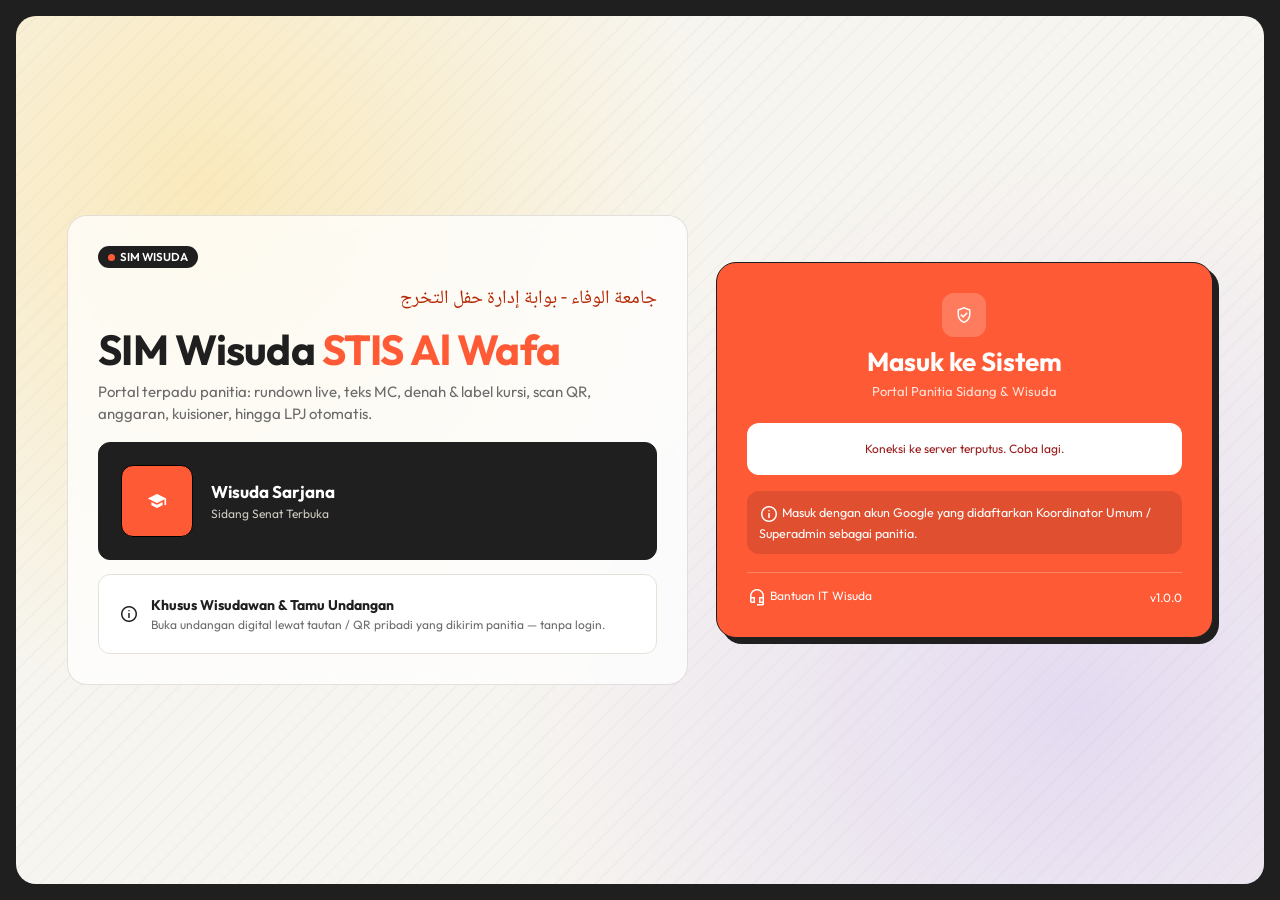
==== index.html @ ca048856 "Rilis Versi 1" ====
<!DOCTYPE html>
<html lang="id">
<head>
  <meta charset="utf-8">
  <meta name="viewport" content="width=device-width, initial-scale=1, viewport-fit=cover">
  <title>SIM Wisuda · STIS Al Wafa</title>
  <meta name="description" content="Sistem Informasi Manajemen Wisuda STIS Al Wafa — rundown live, teks MC, denah, scan QR, anggaran, kuisioner, LPJ.">
  <meta name="theme-color" content="#1F1F1F">
  <link rel="manifest" href="./manifest.json">
  <link rel="icon" href="./icons/icon-192.png">
  <link rel="apple-touch-icon" href="./icons/apple-180.png">
  <meta name="apple-mobile-web-app-capable" content="yes">
  <meta name="apple-mobile-web-app-status-bar-style" content="black-translucent">
  <link rel="preconnect" href="https://fonts.googleapis.com">
  <link rel="preconnect" href="https://fonts.gstatic.com" crossorigin>
  <link rel="preconnect" href="https://script.google.com">
  <link href="https://fonts.googleapis.com/css2?family=Outfit:wght@300;400;500;600;700&family=Noto+Naskh+Arabic:wght@400;600&display=swap" rel="stylesheet">
  <link href="https://fonts.googleapis.com/css2?family=Material+Symbols+Outlined:opsz,wght,FILL,GRAD@20..48,300..600,0..1,0&display=block" rel="stylesheet">
  <link rel="stylesheet" href="./css/app.css?v=1.0.0">
</head>
<body>
  <div id="app"><div style="min-height:100vh;display:grid;place-items:center;color:#FFD35C;font-family:Outfit,sans-serif">Memuat SIM Wisuda…</div></div>
  <noscript>Aktifkan JavaScript untuk memakai SIM Wisuda.</noscript>
  <script src="./js/config.js?v=1.0.0"></script>
  <script src="./js/core.js?v=1.0.0"></script>
  <script src="./js/ui.js?v=1.0.0"></script>
  <script src="./js/app.js?v=1.0.0"></script>
</body>
</html>
---- css/app.css ----
/* ==========================================================================
   SIM WISUDA — Design system (diturunkan dari Stitch "SIM Wisuda Academic Portal")
   Bingkai charcoal · kanvas krem · kartu pastel bergaris 1.5px · aksen koral · Outfit
   ========================================================================== */
:root {
  --ink: #1F1F1F; --ink-2: #6B6B6B; --ink-3: #A3A199;
  --frame: #1F1F1F; --canvas: #F7F5EF; --surface: #FFFFFF; --line: #E5E1D8; --line-2: #EFEBE2;
  --coral: #FF5A36; --coral-d: #E8502E; --coral-dd: #B52603;
  --yellow: #FFD35C; --lilac: #C9B3F5; --sky: #BFE3FA; --mint: #BDEBD0; --cream-2: #EFEADF;
  --ok-bg: #DCFCE7; --ok: #166534; --warn-bg: #FEF9C3; --warn: #854D0E; --bad-bg: #FEE2E2; --bad: #991B1B;
  --mute-bg: #F1F5F9; --mute: #475569; --info-bg: #DBEAFE; --info: #1D4ED8;
  --c1: #E8502E; --c2: #2F86C2; --c3: #B58300; --c4: #7B5BD3; --c5: #2E9466;
  --r-xl: 20px; --r-lg: 12px; --r-md: 10px; --r-sm: 6px;
  --bd: 1.5px solid var(--ink);
  --font: 'Outfit', system-ui, -apple-system, 'Segoe UI', sans-serif;
  --arab: 'Noto Naskh Arabic', 'Amiri', 'Noto Serif', serif;
  --side: 248px; --gap: 20px;
}
*, *::before, *::after { box-sizing: border-box; }
html, body { margin: 0; padding: 0; height: 100%; }
body { font-family: var(--font); color: var(--ink); background: var(--frame); font-size: 14px; line-height: 1.45; -webkit-font-smoothing: antialiased; overscroll-behavior: none; }
button, input, select, textarea { font: inherit; color: inherit; }
a { color: var(--coral-dd); }
img { max-width: 100%; }
.ar, [lang="ar"] { font-family: var(--arab); direction: rtl; line-height: 1.8; }
.num { font-variant-numeric: tabular-nums; }
.ms { font-family: 'Material Symbols Outlined'; font-weight: normal; font-style: normal; font-size: 20px; line-height: 1; letter-spacing: normal; text-transform: none; display: inline-block; white-space: nowrap; direction: ltr; -webkit-font-feature-settings: 'liga'; font-feature-settings: 'liga'; font-variation-settings: 'FILL' 0, 'wght' 400; vertical-align: middle; flex-shrink: 0; }
.ms.fill { font-variation-settings: 'FILL' 1, 'wght' 500; }
.hide { display: none !important; }
.sr { position: absolute; width: 1px; height: 1px; overflow: hidden; clip: rect(0 0 0 0); }

/* ------------------------------------------------------------------ SHELL */
.shell { display: flex; min-height: 100vh; padding: 16px 16px 16px 0; gap: 0; }
.side { width: var(--side); flex-shrink: 0; display: flex; flex-direction: column; padding: 6px 14px 10px; color: #fff; position: sticky; top: 16px; height: calc(100vh - 32px); }
.side .brand { display: flex; align-items: center; gap: 10px; padding: 8px 6px 18px; }
.logo { width: 44px; height: 44px; border-radius: 12px; background: var(--coral); color: #fff; display: grid; place-items: center; font-weight: 700; font-size: 20px; border: 1.5px solid #000; flex-shrink: 0; overflow: hidden; }
.logo img { width: 100%; height: 100%; object-fit: cover; }
.brand b { font-size: 15px; display: block; line-height: 1.2; }
.brand small { color: #bdb9b0; font-size: 11px; }
.nav { flex: 1; overflow-y: auto; display: flex; flex-direction: column; gap: 2px; padding-right: 2px; scrollbar-width: none; }
.nav::-webkit-scrollbar { display: none; }
.nav .grp { font-size: 10px; letter-spacing: .12em; text-transform: uppercase; color: #8d897f; margin: 12px 8px 4px; }
.nav a { display: flex; align-items: center; gap: 12px; padding: 9px 10px; border-radius: 12px; color: #d9d5cc; text-decoration: none; font-weight: 500; font-size: 13.5px; position: relative; }
.nav a:hover { background: rgba(255,255,255,.07); color: #fff; }
.nav a.on { background: var(--yellow); color: var(--ink); }
.nav a .badge-n { margin-left: auto; background: var(--coral); color: #fff; border-radius: 999px; font-size: 10px; padding: 1px 6px; font-weight: 700; }
.nav a.lock { opacity: .35; pointer-events: none; }
.side .foot { flex: 0 0 auto; overflow: visible; border-top: 1px solid #383838; padding-top: 10px; display: flex; flex-direction: column; gap: 2px; }
.nav { mask-image: linear-gradient(to bottom, #000 calc(100% - 24px), transparent); }
.side .foot { mask-image: none; }
.main { flex: 1; min-width: 0; background: var(--canvas); border-radius: var(--r-xl); display: flex; flex-direction: column; overflow: hidden; }
.top { display: flex; align-items: center; gap: 14px; padding: 18px 26px 12px; flex-wrap: wrap; }
.top h1 { margin: 0; font-size: 19px; font-weight: 600; display: flex; align-items: center; gap: 10px; }
.top h1 .ar { font-size: 17px; color: var(--coral-dd); font-weight: 500; }
.top .grow { flex: 1; }
.search { position: relative; width: min(360px, 100%); }
.search input { width: 100%; height: 44px; border: var(--bd); border-radius: var(--r-md); padding: 0 52px 0 14px; background: #fff; }
.search button { position: absolute; right: 4px; top: 4px; width: 36px; height: 36px; border-radius: 8px; border: 0; background: var(--coral); color: #fff; cursor: pointer; display: grid; place-items: center; }
.iconbtn { width: 44px; height: 44px; border: var(--bd); border-radius: var(--r-md); background: #fff; display: grid; place-items: center; cursor: pointer; position: relative; }
.iconbtn .dot { position: absolute; top: 7px; right: 8px; width: 9px; height: 9px; border-radius: 50%; background: var(--coral); border: 2px solid #fff; }
.who { display: flex; align-items: center; gap: 10px; padding-left: 12px; border-left: 1px solid var(--line); cursor: pointer; }
.av { width: 38px; height: 38px; border-radius: 50%; background: var(--coral); color: #fff; display: grid; place-items: center; font-weight: 600; border: 1.5px solid var(--ink); overflow: hidden; flex-shrink: 0; font-size: 14px; }
.av img { width: 100%; height: 100%; object-fit: cover; }
.av.sm { width: 28px; height: 28px; font-size: 11px; }
.who b { display: block; font-size: 13.5px; line-height: 1.2; }
.who small { background: var(--yellow); border-radius: 6px; padding: 1px 6px; font-size: 10.5px; font-weight: 600; }
.subbar { display: flex; align-items: center; gap: 10px; padding: 0 26px 14px; flex-wrap: wrap; border-bottom: 1px solid var(--line); }
.modes { display: flex; align-items: center; gap: 6px; background: var(--cream-2); border-radius: 999px; padding: 4px 4px 4px 14px; font-size: 11px; font-weight: 600; letter-spacing: .06em; color: var(--ink-2); }
.modes button { border: 0; border-radius: 999px; padding: 6px 12px; font-size: 13px; background: transparent; cursor: pointer; display: flex; align-items: center; gap: 6px; color: var(--ink-2); letter-spacing: 0; font-weight: 500; }
.modes button i { width: 8px; height: 8px; border-radius: 50%; background: currentColor; }
.modes button.on.normal { background: #fff; color: var(--ok); border: 1px solid var(--line); }
.modes button.on.gladih { background: var(--yellow); color: var(--ink); }
.modes button.on.acara { background: var(--coral); color: #fff; }
.modes button:disabled { cursor: default; }
.kegsel { margin-left: auto; font-size: 12px; background: var(--cream-2); border-radius: 8px; padding: 6px 10px; border: 1px solid var(--line); cursor: pointer; max-width: 360px; white-space: nowrap; overflow: hidden; text-overflow: ellipsis; }
.view { flex: 1; overflow-y: auto; padding: 22px 26px 40px; }
.view:focus { outline: none; }

/* ------------------------------------------------------------------ LAYOUT HELPERS */
.row { display: flex; gap: 12px; align-items: center; flex-wrap: wrap; }
.row.end { justify-content: flex-end; }
.row.sb { justify-content: space-between; }
.col { display: flex; flex-direction: column; gap: 12px; }
.grid { display: grid; gap: var(--gap); }
.g2 { grid-template-columns: repeat(2, minmax(0, 1fr)); }
.g3 { grid-template-columns: repeat(3, minmax(0, 1fr)); }
.g4 { grid-template-columns: repeat(4, minmax(0, 1fr)); }
.g-2-1 { grid-template-columns: minmax(0, 2fr) minmax(0, 1fr); }
.g-1-2 { grid-template-columns: minmax(0, 1fr) minmax(0, 2fr); }
.mt { margin-top: var(--gap); } .mb { margin-bottom: var(--gap); }
.sp { flex: 1; }
.muted { color: var(--ink-2); } .small { font-size: 12px; } .tiny { font-size: 11px; }
.b { font-weight: 600; }
h2.sec { font-size: 18px; margin: 0; font-weight: 600; }
h3 { font-size: 15px; margin: 0; font-weight: 600; }
.pagehead { display: flex; align-items: flex-end; gap: 14px; margin-bottom: 18px; flex-wrap: wrap; }
.pagehead h2 { display: none; } /* judul halaman sudah tampil di bilah atas */
.pagehead p { margin: 0; color: var(--ink-2); max-width: 760px; }
.pagehead { align-items: center; }

/* ------------------------------------------------------------------ CARDS */
.card { background: var(--surface); border: var(--bd); border-radius: var(--r-lg); padding: 20px; min-width: 0; }
.card.flat { border-color: var(--line); }
.card.pad0 { padding: 0; overflow: hidden; }
.card.dark { background: var(--frame); color: #fff; border-color: var(--frame); }
.card.dark .muted { color: #b8b4aa; }
.card.yellow { background: var(--yellow); } .card.lilac { background: var(--lilac); } .card.sky { background: var(--sky); } .card.mint { background: var(--mint); } .card.cream { background: var(--canvas); }
.card-h { display: flex; align-items: center; gap: 10px; margin-bottom: 14px; }
.card-h h3 { flex: 1; }
.stat { display: flex; flex-direction: column; min-height: 196px; }
.stat .lbl { font-size: 11.5px; letter-spacing: .1em; text-transform: uppercase; font-weight: 600; display: flex; align-items: center; justify-content: space-between; }
.stat .lbl .ico { width: 32px; height: 32px; border-radius: 50%; background: var(--ink); color: #fff; display: grid; place-items: center; }
.stat .ico .ms { font-size: 18px; }
.stat .big { font-size: 40px; font-weight: 700; line-height: 1.05; margin: 16px 0 6px; letter-spacing: -.02em; }
.stat .big small { font-size: 18px; font-weight: 500; }
.stat .foot { margin-top: auto; display: flex; justify-content: space-between; align-items: center; gap: 8px; font-size: 12.5px; font-weight: 500; }
.bar { height: 8px; background: rgba(31,31,31,.12); border-radius: 99px; overflow: hidden; }
.bar > i { display: block; height: 100%; background: var(--ink); border-radius: 99px; transition: width .4s; }
.bar.light > i { background: var(--coral); }
.chipset { display: flex; gap: 6px; flex-wrap: wrap; }
.chip { display: inline-flex; align-items: center; gap: 6px; border: 1px solid rgba(31,31,31,.25); border-radius: 999px; padding: 3px 10px; font-size: 12px; background: rgba(255,255,255,.55); white-space: nowrap; }

/* ------------------------------------------------------------------ BADGES / PILLS */
.pill { display: inline-flex; align-items: center; gap: 5px; border-radius: 999px; padding: 3px 10px; font-size: 11.5px; font-weight: 600; white-space: nowrap; line-height: 1.4; }
.pill.ok { background: var(--ok-bg); color: var(--ok); } .pill.warn { background: var(--warn-bg); color: var(--warn); } .pill.bad { background: var(--bad-bg); color: var(--bad); }
.pill.mute { background: var(--mute-bg); color: var(--mute); } .pill.info { background: var(--info-bg); color: var(--info); }
.pill.dark { background: var(--ink); color: #fff; } .pill.coral { background: var(--coral); color: #fff; } .pill.yellow { background: var(--yellow); color: var(--ink); } .pill.lilac { background: var(--lilac); color: var(--ink); } .pill.sky { background: var(--sky); color: var(--ink); } .pill.mint { background: var(--mint); color: var(--ink); }
.pill .pulse { width: 7px; height: 7px; border-radius: 50%; background: currentColor; animation: pulse 1.4s infinite; }
@keyframes pulse { 0%,100% { opacity: 1; } 50% { opacity: .25; } }

/* ------------------------------------------------------------------ BUTTONS */
.btn { display: inline-flex; align-items: center; justify-content: center; gap: 8px; height: 40px; padding: 0 16px; border: var(--bd); border-radius: var(--r-md); background: #fff; cursor: pointer; font-weight: 600; font-size: 13.5px; white-space: nowrap; text-decoration: none; color: var(--ink); transition: transform .05s, background .15s; }
.btn:hover { background: var(--canvas); }
.btn:active { transform: translateY(1px); }
.btn:disabled { opacity: .5; cursor: not-allowed; }
.btn.primary { background: var(--coral); color: #fff; }
.btn.primary:hover { background: var(--coral-d); }
.btn.dark { background: var(--ink); color: #fff; }
.btn.dark:hover { background: #333; }
.btn.yellow { background: var(--yellow); } .btn.lilac { background: var(--lilac); } .btn.sky { background: var(--sky); } .btn.mint { background: var(--mint); }
.btn.danger { background: var(--bad-bg); color: var(--bad); border-color: var(--bad); }
.btn.ghost { border-color: transparent; background: transparent; }
.btn.ghost:hover { background: rgba(31,31,31,.06); }
.btn.sm { height: 32px; padding: 0 11px; font-size: 12.5px; border-radius: 8px; }
.btn.xs { height: 26px; padding: 0 8px; font-size: 11.5px; border-radius: 7px; gap: 4px; }
.btn.xs .ms { font-size: 16px; }
.btn.lg { height: 52px; padding: 0 22px; font-size: 15px; }
.btn.block { width: 100%; }
.btn.icon { width: 40px; padding: 0; }
.btn.sm.icon { width: 32px; }
.seg { display: inline-flex; border: var(--bd); border-radius: 999px; padding: 3px; background: #fff; gap: 2px; flex-wrap: wrap; }
.seg button { border: 0; background: transparent; border-radius: 999px; padding: 6px 14px; cursor: pointer; font-weight: 500; font-size: 13px; }
.seg button.on { background: var(--ink); color: #fff; }
.tabs { display: flex; gap: 6px; flex-wrap: wrap; margin-bottom: 16px; }
.tabs button { border: 1.5px solid var(--ink); border-radius: 999px; padding: 7px 14px; background: #fff; cursor: pointer; font-weight: 500; font-size: 13px; display: inline-flex; align-items: center; gap: 6px; }
.tabs button.on { background: var(--ink); color: #fff; }
.tabs button .n { background: var(--cream-2); color: var(--ink); border-radius: 99px; padding: 0 6px; font-size: 11px; }

/* ------------------------------------------------------------------ FORMS */
.field { display: flex; flex-direction: column; gap: 6px; min-width: 0; }
.field > span, .lbl2 { font-size: 13px; font-weight: 500; }
.field > span em { color: var(--bad); font-style: normal; }
.field small { color: var(--ink-2); font-size: 11.5px; }
.inp, .field input:not([type=checkbox]):not([type=radio]):not([type=color]):not([type=range]), .field select, .field textarea, select.inp {
  width: 100%; height: 44px; border: var(--bd); border-radius: var(--r-md); padding: 0 12px; background: #fff; outline: none; }
.field textarea, textarea.inp { height: auto; min-height: 96px; padding: 10px 12px; resize: vertical; line-height: 1.55; }
.inp:focus, .field input:focus, .field select:focus, .field textarea:focus { outline: 2px solid var(--coral); outline-offset: 2px; }
.inp.sm { height: 34px; border-radius: 8px; font-size: 13px; }
.form { display: grid; grid-template-columns: repeat(2, minmax(0, 1fr)); gap: 14px 16px; }
.form .full { grid-column: 1 / -1; }
.check { display: inline-flex; align-items: center; gap: 8px; cursor: pointer; user-select: none; }
.check input { width: 18px; height: 18px; accent-color: var(--coral); }
.switch { position: relative; width: 46px; height: 26px; display: inline-block; flex-shrink: 0; }
.switch input { opacity: 0; width: 0; height: 0; }
.switch i { position: absolute; inset: 0; background: #cfcabf; border-radius: 99px; transition: .2s; cursor: pointer; border: 1.5px solid var(--ink); }
.switch i::after { content: ''; position: absolute; width: 18px; height: 18px; left: 2px; top: 2px; background: #fff; border-radius: 50%; transition: .2s; border: 1.5px solid var(--ink); }
.switch input:checked + i { background: var(--ok); }
.switch input:checked + i::after { transform: translateX(20px); }
.dropzone { display: block; border: 2px dashed #c9c3b6; border-radius: var(--r-lg); background: #FBFAF6; padding: 20px; text-align: center; cursor: pointer; color: var(--ink-2); transition: .15s; }
.dropzone:hover, .dropzone.over { border-color: var(--coral); color: var(--ink); }
.dropzone img { max-height: 120px; border-radius: 8px; }

/* ------------------------------------------------------------------ TABLES */
.tbl-wrap { overflow-x: auto; }
table.tbl { width: 100%; border-collapse: collapse; font-size: 13.5px; }
.tbl th { text-align: left; font-size: 11px; letter-spacing: .08em; text-transform: uppercase; color: var(--ink-2); background: var(--canvas); padding: 10px 14px; font-weight: 600; white-space: nowrap; position: sticky; top: 0; z-index: 1; }
.tbl td { padding: 11px 14px; border-bottom: 1px solid var(--line); vertical-align: middle; }
.tbl tr:hover td { background: #FCFBF8; }
.tbl tr.dim td { opacity: .5; }
.tbl tr.warnrow td { background: #FFFBEB; }
.tbl td.act { text-align: right; white-space: nowrap; }
.tbl .act .btn { opacity: .75; }
.tbl tr:hover .act .btn { opacity: 1; }
.tbl.compact td { padding: 7px 10px; }
.tbl th.r, .tbl td.r { text-align: right; }
.person { display: flex; align-items: center; gap: 10px; min-width: 0; }
.person b { display: block; font-weight: 600; white-space: nowrap; overflow: hidden; text-overflow: ellipsis; }
.person small { color: var(--ink-2); font-size: 12px; }
.pager { display: flex; align-items: center; gap: 6px; justify-content: space-between; padding: 12px 14px; font-size: 12.5px; color: var(--ink-2); flex-wrap: wrap; }

/* ------------------------------------------------------------------ MODAL / DRAWER / TOAST */
.overlay { position: fixed; inset: 0; background: rgba(31,31,31,.4); backdrop-filter: blur(4px); z-index: 80; display: flex; align-items: center; justify-content: center; padding: 16px; animation: fade .15s; }
@keyframes fade { from { opacity: 0; } }
.modal { background: #fff; border: var(--bd); border-radius: var(--r-xl); width: min(560px, 100%); max-height: calc(100vh - 32px); display: flex; flex-direction: column; box-shadow: 6px 6px 0 var(--ink); animation: pop .18s; }
.modal.wide { width: min(900px, 100%); }
.modal.xwide { width: min(1200px, 100%); }
@keyframes pop { from { transform: translateY(10px) scale(.98); opacity: 0; } }
.modal-h { display: flex; align-items: center; gap: 10px; padding: 18px 22px; border-bottom: 1px solid var(--line); }
.modal-h h3 { flex: 1; font-size: 17px; }
.modal-b { padding: 20px 22px; overflow-y: auto; }
.modal-f { display: flex; gap: 10px; justify-content: flex-end; padding: 14px 22px; border-top: 1px solid var(--line); flex-wrap: wrap; }
.overlay.drawer { justify-content: flex-end; padding: 0; }
.overlay.drawer .modal { height: 100vh; max-height: 100vh; border-radius: 20px 0 0 20px; width: min(520px, 100%); animation: slide .2s; box-shadow: -6px 0 0 var(--ink); }
.overlay.drawer .modal.wide { width: min(760px, 100%); }
@keyframes slide { from { transform: translateX(40px); opacity: 0; } }
.toasts { position: fixed; right: 18px; bottom: 18px; z-index: 120; display: flex; flex-direction: column; gap: 8px; max-width: min(420px, calc(100vw - 36px)); }
.toast { background: #fff; border: var(--bd); border-left-width: 6px; border-radius: 12px; padding: 12px 14px; display: flex; gap: 10px; align-items: flex-start; box-shadow: 4px 4px 0 var(--ink); animation: pop .2s; font-size: 13.5px; }
.toast.ok { border-left-color: #16a34a; } .toast.err { border-left-color: #dc2626; } .toast.info { border-left-color: #2563eb; } .toast.warn { border-left-color: #d97706; }
.loading-bar { position: fixed; top: 0; left: 0; height: 3px; background: var(--coral); z-index: 200; width: 0; transition: width .3s, opacity .3s; }

/* ------------------------------------------------------------------ SKELETON & EMPTY */
.sk { background: linear-gradient(90deg, #ece8de 25%, #f5f2ea 50%, #ece8de 75%); background-size: 200% 100%; animation: sk 1.2s infinite; border-radius: 8px; }
@keyframes sk { to { background-position: -200% 0; } }
.sk.line { height: 14px; margin: 8px 0; }
.sk.block { height: 180px; border-radius: var(--r-lg); }
.empty { text-align: center; padding: 36px 18px; color: var(--ink-2); }
.empty .ill { width: 84px; height: 84px; margin: 0 auto 12px; border-radius: 24px; background: var(--yellow); border: var(--bd); display: grid; place-items: center; transform: rotate(-4deg); }
.empty .ill .ms { font-size: 40px; color: var(--ink); }
.empty h3 { color: var(--ink); margin-bottom: 6px; }

/* ------------------------------------------------------------------ CHART */
.chart { position: relative; width: 100%; }
.chart svg { display: block; width: 100%; height: auto; overflow: visible; }
.chart .tip { position: absolute; pointer-events: none; background: var(--ink); color: #fff; font-size: 12px; padding: 6px 9px; border-radius: 8px; white-space: nowrap; transform: translate(-50%, -110%); opacity: 0; transition: opacity .1s; z-index: 3; }
.chart .tip.on { opacity: 1; }
.legend { display: flex; gap: 14px; flex-wrap: wrap; font-size: 12px; color: var(--ink-2); margin-top: 10px; }
.legend i { display: inline-block; width: 10px; height: 10px; border-radius: 3px; margin-right: 6px; vertical-align: -1px; }
.hbar { display: grid; gap: 12px; }
.hbar .it .t { display: flex; justify-content: space-between; font-size: 12.5px; font-weight: 500; margin-bottom: 5px; gap: 8px; }
.hbar .trk { height: 10px; background: #EFEBE2; border-radius: 99px; overflow: hidden; }
.hbar .trk i { display: block; height: 100%; border-radius: 99px; }

/* ------------------------------------------------------------------ LOGIN */
.login { min-height: 100vh; padding: 16px; display: flex; }
.login-in { flex: 1; border-radius: var(--r-xl); background: var(--canvas) center/cover; position: relative; display: grid; grid-template-columns: minmax(0, 1.25fr) minmax(0, 1fr); gap: 28px; padding: 6vh 4vw; align-items: center; overflow: hidden; }
.login-in::before { content: ''; position: absolute; inset: 0; background: radial-gradient(circle at 15% 20%, rgba(255,211,92,.35), transparent 40%), radial-gradient(circle at 85% 80%, rgba(201,179,245,.4), transparent 45%), repeating-linear-gradient(135deg, rgba(31,31,31,.025) 0 2px, transparent 2px 14px); }
.login-in > * { position: relative; }
.login-hero { background: rgba(255,255,255,.75); backdrop-filter: blur(6px); border: 1px solid rgba(31,31,31,.12); border-radius: var(--r-xl); padding: 30px; }
.login-hero h1 { font-size: clamp(28px, 3.4vw, 42px); margin: 10px 0 8px; letter-spacing: -.02em; line-height: 1.1; }
.login-hero h1 span { color: var(--coral); }
.login-hero .art { margin-top: 18px; border-radius: var(--r-lg); border: var(--bd); background: var(--ink); color: #fff; padding: 22px; display: grid; grid-template-columns: auto 1fr; gap: 18px; align-items: center; }
.login-card { background: var(--coral); color: #fff; border-radius: var(--r-xl); padding: 30px; border: var(--bd); box-shadow: 6px 6px 0 var(--ink); }
.login-card h2 { margin: 6px 0 2px; font-size: 26px; text-align: center; }
.login-card .sub { text-align: center; color: #ffe1d8; font-size: 13px; margin-bottom: 22px; }
.login-card .gbtn { background: #fff; color: var(--ink); border-radius: 12px; padding: 10px; display: flex; justify-content: center; min-height: 52px; align-items: center; }
.login-card .btn.dark { width: 100%; height: 50px; }
.login-card .note { background: rgba(0,0,0,.12); border-radius: 12px; padding: 12px; font-size: 12.5px; margin-top: 16px; }
.login-card input { border-color: var(--ink) !important; }

/* ------------------------------------------------------------------ PAGE-SPECIFIC (dipakai banyak halaman) */
.timeline { display: flex; flex-direction: column; gap: 10px; }
.tl-item { display: grid; grid-template-columns: 28px 92px minmax(0, 1fr) auto; gap: 12px; align-items: center; background: #fff; border: var(--bd); border-radius: var(--r-lg); padding: 12px 14px; }
.tl-item.selesai { opacity: .55; }
.tl-item.berjalan { background: #EEF5FF; border-color: var(--info); }
.tl-item .drag { cursor: grab; color: var(--ink-3); }
.tl-item .jam { font-weight: 700; font-size: 15px; }
.tl-item .jam small { display: block; font-weight: 500; color: var(--ink-2); font-size: 12px; }
.tl-item .ttl { font-weight: 600; }
.tl-item .meta { display: flex; gap: 6px; flex-wrap: wrap; margin-top: 5px; align-items: center; }
.sortable-ghost { opacity: .35; }
.kbd { font-family: ui-monospace, monospace; font-size: 12px; background: var(--cream-2); border-radius: 5px; padding: 1px 6px; }
.notice { border: 1.5px solid var(--warn); background: var(--warn-bg); color: var(--warn); border-radius: var(--r-lg); padding: 12px 14px; display: flex; gap: 10px; align-items: flex-start; }
.notice.info { border-color: var(--info); background: var(--info-bg); color: var(--info); }
.notice.bad { border-color: var(--bad); background: var(--bad-bg); color: var(--bad); }
.notice.ok { border-color: var(--ok); background: var(--ok-bg); color: var(--ok); }

/* Denah */
.denah { display: flex; flex-direction: column; gap: 14px; }
.stage { background: #F0EEE8; border-radius: 14px; border-top: 4px solid var(--coral); padding: 14px; }
.stage-in { background: var(--ink); border-radius: 12px; padding: 10px; display: flex; gap: 6px; justify-content: center; flex-wrap: wrap; }
.aisle-grid { display: grid; grid-template-columns: minmax(0, 1fr) 54px minmax(0, 1fr); gap: 12px; }
.aisle { background: #FFE9E3; border-radius: 12px; display: flex; align-items: center; justify-content: center; writing-mode: vertical-rl; color: var(--coral-dd); font-size: 11px; font-weight: 700; letter-spacing: .14em; text-transform: uppercase; }
.blok { border-radius: 14px; padding: 12px; }
.blok h4 { margin: 0 0 8px; font-size: 13px; display: flex; justify-content: space-between; gap: 6px; }
.blok .seats { display: grid; gap: 6px; }
.seat { min-height: 46px; border-radius: 9px; border: 1.5px solid rgba(31,31,31,.18); background: rgba(255,255,255,.65); font-size: 10.5px; padding: 4px 6px; cursor: pointer; text-align: left; overflow: hidden; line-height: 1.25; position: relative; }
.seat b { display: block; font-size: 10px; color: var(--ink-2); }
.seat span { display: block; white-space: nowrap; overflow: hidden; text-overflow: ellipsis; font-weight: 600; }
.seat.isi { background: #fff; border-color: rgba(31,31,31,.45); }
.seat.sel { outline: 2.5px solid var(--coral); outline-offset: 1px; }
.seat.ganda { border-color: var(--bad); background: var(--bad-bg); }
.seat.me { background: var(--coral); color: #fff; border-color: var(--ink); }
.seat.me b { color: #ffe1d8; }
.seat.drop { outline: 2px dashed var(--coral); }
.stage .seat { background: #333; color: #fff; border-color: #555; min-width: 68px; text-align: center; }
.stage .seat b { color: #bbb; }
.z-VVIP { background: #EFE8FD; } .z-VIP, .z-DOSEN { background: #FFF5D6; } .z-WISUDAWAN, .z-WISUDAWATI { background: #E9F5FD; } .z-PENDAMPING { background: #E8F7EE; } .z-UMUM { background: #FAF9F5; border: 1px solid var(--line); } .z-PANITIA { background: #EEE; } .z-SENAT { background: #333; }

/* Scan */
.scanbox { position: relative; border-radius: 22px; overflow: hidden; background: #111; aspect-ratio: 1 / 1; max-height: 56vh; margin: 0 auto; width: 100%; }
.scanbox video { width: 100%; height: 100%; object-fit: cover; }
.scanbox #qr-reader { width: 100%; height: 100%; }
.scanbox #qr-reader video { object-fit: cover; }
.scanbox .corner { position: absolute; width: 44px; height: 44px; border: 4px solid var(--coral); z-index: 2; }
.scanbox .c1 { top: 18px; left: 18px; border-right: 0; border-bottom: 0; border-radius: 6px 0 0 0; } .scanbox .c2 { top: 18px; right: 18px; border-left: 0; border-bottom: 0; } .scanbox .c3 { bottom: 18px; left: 18px; border-right: 0; border-top: 0; } .scanbox .c4 { bottom: 18px; right: 18px; border-left: 0; border-top: 0; }
.scanbox .laser { position: absolute; left: 12%; right: 12%; top: 50%; height: 2px; background: var(--coral); box-shadow: 0 0 16px 4px rgba(255,90,54,.6); animation: laser 2.2s infinite ease-in-out; z-index: 2; }
@keyframes laser { 0%,100% { top: 25%; } 50% { top: 75%; } }
.scanbox .modelbl { position: absolute; bottom: 14px; left: 50%; transform: translateX(-50%); background: rgba(0,0,0,.75); color: #fff; padding: 5px 14px; border-radius: 99px; font-size: 12px; font-weight: 700; letter-spacing: .08em; z-index: 2; white-space: nowrap; }
.scanres { border-radius: 18px; padding: 16px; border: var(--bd); display: grid; grid-template-columns: 64px 1fr auto; gap: 12px; align-items: center; animation: pop .2s; }
.scanres.ok { background: #C7EFD6; } .scanres.dup { background: #FFD9D2; } .scanres.nf { background: #FFF1C2; }
.scanres .ph { width: 64px; height: 64px; border-radius: 14px; background: #fff; border: var(--bd); display: grid; place-items: center; overflow: hidden; }
.scanres .ph img { width: 100%; height: 100%; object-fit: cover; }
.scanres .big { width: 46px; height: 46px; border-radius: 50%; display: grid; place-items: center; color: #fff; }
.scanres.ok .big { background: #15803d; } .scanres.dup .big { background: #b91c1c; } .scanres.nf .big { background: #a16207; }

/* MC */
.mc-wrap { max-width: 860px; margin: 0 auto; }
.mc-read { background: #fff; border: var(--bd); border-radius: var(--r-xl); padding: 26px 28px; font-size: var(--mcfs, 22px); line-height: 1.75; }
.mc-read.dark { background: #161616; color: #f3f0e8; border-color: #161616; }
.mc-read p { margin: 0 0 .7em; }
.mc-read .jeda { display: flex; align-items: center; gap: 12px; color: var(--ink-3); font-size: 12px; letter-spacing: .2em; text-transform: uppercase; margin: 14px 0; }
.mc-read .jeda::before, .mc-read .jeda::after { content: ''; flex: 1; border-top: 1.5px dashed currentColor; }
.mc-read .var { background: var(--yellow); color: var(--ink); border-radius: 6px; padding: 0 5px; font-weight: 600; }
.mc-read .var.kosong { background: var(--bad-bg); color: var(--bad); }
.mc-read .ar { font-size: 1.18em; text-align: right; display: block; }
.mc-read .instr { font-size: 14px; border: 1.5px dashed var(--ink-3); border-radius: 12px; padding: 10px 12px; margin-bottom: 16px; color: var(--ink-2); line-height: 1.5; }
.mc-read.dark .instr { border-color: #444; color: #aaa; }
.mc-read .panggil { border: 1.5px solid var(--line); border-radius: 12px; overflow: hidden; margin: 10px 0 16px; font-size: .78em; }
.mc-read .panggil div { padding: 10px 14px; border-bottom: 1px solid var(--line); display: grid; grid-template-columns: 40px 1fr; gap: 10px; }
.mc-read.dark .panggil, .mc-read.dark .panggil div { border-color: #333; }
.mc-read .panggil div:nth-child(odd) { background: rgba(0,0,0,.025); }

/* Live */
.live-now { background: radial-gradient(circle at 80% 0%, #4a3a33, #1f1f1f 60%); color: #fff; border-radius: 22px; padding: 22px; border: 1.5px solid #000; }
.live-now .ttl { font-size: 26px; font-weight: 600; line-height: 1.2; margin: 6px 0 10px; }
.live-now .timer { font-size: 44px; font-weight: 700; color: var(--coral); line-height: 1; }
.live-now .timer.over { color: #ff8a8a; }
.live-now .pic { background: rgba(255,255,255,.08); border-radius: 14px; padding: 14px; display: flex; align-items: center; gap: 12px; margin-top: 14px; }

/* Studio */
.studio { display: grid; grid-template-columns: 260px minmax(0, 1fr) 280px; gap: 16px; align-items: start; }
.canvas-wrap { background: repeating-conic-gradient(#EEE 0% 25%, #FAFAFA 0% 50%) 50% / 20px 20px; border: var(--bd); border-radius: var(--r-lg); padding: 22px; display: flex; justify-content: center; overflow: auto; }
.canvas { position: relative; background: #fff; box-shadow: 0 6px 24px rgba(0,0,0,.18); user-select: none; overflow: hidden; }
.canvas > img.bg { position: absolute; inset: 0; width: 100%; height: 100%; object-fit: fill; pointer-events: none; }
.fld { position: absolute; border: 1.5px dashed rgba(255,90,54,.85); cursor: move; display: flex; align-items: center; overflow: hidden; line-height: 1.15; padding: 0 2px; }
.fld.sel { border-style: solid; border-color: var(--coral); background: rgba(255,90,54,.08); }
.fld .h { position: absolute; right: -1px; bottom: -1px; width: 10px; height: 10px; background: var(--coral); cursor: nwse-resize; }
.fld .tag { position: absolute; top: -18px; left: -1.5px; font-size: 9px; background: var(--coral); color: #fff; padding: 1px 4px; border-radius: 4px 4px 0 0; white-space: nowrap; font-family: var(--font); }
.fldlist button { display: flex; width: 100%; align-items: center; gap: 8px; border: 1px solid var(--line); background: #fff; border-radius: 9px; padding: 7px 10px; margin-bottom: 6px; cursor: pointer; font-size: 13px; text-align: left; }
.fldlist button:hover { border-color: var(--ink); }
.thumbs { display: grid; grid-template-columns: repeat(auto-fill, minmax(150px, 1fr)); gap: 10px; }
.thumbs .t { border: var(--bd); border-radius: 10px; overflow: hidden; background: #fff; font-size: 11px; }
.thumbs .t img, .thumbs .t canvas { display: block; width: 100%; }
.thumbs .t div { padding: 6px 8px; }

/* Galeri */
.masonry { columns: 4 220px; column-gap: 14px; }
.masonry .ph { break-inside: avoid; margin-bottom: 14px; border: var(--bd); border-radius: 12px; overflow: hidden; background: #fff; }
.masonry .ph img { display: block; width: 100%; min-height: 80px; background: #eee; }
.masonry .ph div { padding: 8px 10px; font-size: 12px; display: flex; gap: 6px; align-items: center; }

/* WA preview */
.wa-preview { background: #E6DDD4 repeating-linear-gradient(45deg, rgba(255,255,255,.12) 0 6px, transparent 6px 12px); border-radius: 14px; padding: 16px; }
.wa-preview .bub { background: #DCF8C6; border-radius: 10px 0 10px 10px; padding: 9px 12px; max-width: 92%; margin-left: auto; white-space: pre-wrap; font-size: 13.5px; box-shadow: 0 1px 1px rgba(0,0,0,.12); }

/* LPJ preview */
.paper { background: #fff; border: 1px solid #ddd; box-shadow: 0 8px 30px rgba(0,0,0,.12); padding: 48px 56px; max-width: 820px; margin: 0 auto; font-family: 'Times New Roman', serif; font-size: 14.5px; line-height: 1.6; color: #111; }
.paper h1 { font-size: 18px; text-align: center; margin: 0 0 6px; }
.paper h2 { font-size: 16px; margin: 26px 0 10px; }
.paper h3 { font-size: 14.5px; margin: 18px 0 8px; }
.paper table { width: 100%; border-collapse: collapse; margin: 8px 0 16px; font-size: 13px; }
.paper th, .paper td { border: 1px solid #555; padding: 5px 7px; vertical-align: top; }
.paper th { background: #eee; }
.paper .edit { background: #FFF6D6; outline: 1px dashed #d4a800; border-radius: 3px; cursor: text; }
.paper .ttd { display: grid; grid-template-columns: 1fr 1fr; gap: 30px; margin-top: 30px; text-align: center; }
.paper .ttd div { min-height: 120px; display: flex; flex-direction: column; justify-content: space-between; }

/* Portal tamu */
.guest { max-width: 460px; margin: 0 auto; min-height: 100vh; background: var(--canvas); }
.guest-top { display: flex; align-items: center; gap: 10px; padding: 16px 18px; }
.guest-body { padding: 0 16px 28px; display: flex; flex-direction: column; gap: 14px; }
.inv { position: relative; border-radius: 18px; overflow: hidden; border: var(--bd); background: var(--ink); color: #fff; }
.inv canvas { display: block; width: 100%; }
.qrbox { background: #fff; border-radius: 14px; padding: 12px; display: inline-block; border: var(--bd); }
.qrbox img, .qrbox canvas { display: block; width: 180px; height: 180px; image-rendering: pixelated; }

/* Bottom nav (HP) */
.bnav { display: none; }
.mobile-only { display: none; }

/* ------------------------------------------------------------------ RESPONSIVE */
@media (max-width: 1279px) {
  :root { --side: 76px; }
  .side { padding: 6px 10px 10px; }
  .side .brand b, .side .brand small, .nav a span:not(.ms), .nav .grp, .nav a .badge-n { display: none; }
  .nav a { justify-content: center; padding: 11px 0; }
  .nav a .badge-n.dot { display: block; position: absolute; top: 6px; right: 10px; width: 8px; height: 8px; padding: 0; }
  .studio { grid-template-columns: 220px minmax(0, 1fr); }
  .studio > .props { grid-column: 1 / -1; }
}
@media (max-width: 1100px) {
  .g4 { grid-template-columns: repeat(2, minmax(0, 1fr)); }
  .g3 { grid-template-columns: repeat(2, minmax(0, 1fr)); }
  .g-2-1, .g-1-2 { grid-template-columns: minmax(0, 1fr); }
}
@media (max-width: 767px) {
  body { background: var(--canvas); font-size: 14.5px; }
  .shell { padding: 0; display: block; }
  .side { display: none; }
  .main { border-radius: 0; min-height: 100vh; overflow: visible; }
  .top { padding: 14px 16px 10px; gap: 10px; }
  .top .search { order: 9; width: 100%; }
  .who div { display: none; }
  .who { border: 0; padding: 0; }
  .subbar { padding: 0 16px 12px; }
  .kegsel { margin-left: 0; max-width: 100%; }
  .view { padding: 16px 16px 96px; overflow: visible; }
  .g2, .g3, .g4 { grid-template-columns: minmax(0, 1fr); }
  .form { grid-template-columns: minmax(0, 1fr); }
  .stat { min-height: 0; }
  .stat .big { font-size: 34px; }
  .modal { box-shadow: 4px 4px 0 var(--ink); }
  .overlay.drawer .modal { border-radius: 18px 18px 0 0; height: 92vh; max-height: 92vh; margin-top: auto; width: 100%; box-shadow: 0 -4px 0 var(--ink); }
  .overlay.drawer { align-items: flex-end; }
  .bnav { display: flex; position: fixed; left: 0; right: 0; bottom: 0; z-index: 60; background: var(--frame); padding: 8px 8px calc(8px + env(safe-area-inset-bottom)); gap: 4px; }
  .bnav a { flex: 1; display: flex; flex-direction: column; align-items: center; gap: 2px; color: #cfcbc2; text-decoration: none; font-size: 10.5px; padding: 6px 0; border-radius: 12px; }
  .bnav a.on { background: var(--yellow); color: var(--ink); }
  .mobile-only { display: initial; }
  .desk-only { display: none !important; }
  .login-in { grid-template-columns: minmax(0, 1fr); padding: 18px; }
  .login-hero { display: none; }
  .aisle-grid { grid-template-columns: minmax(0, 1fr); }
  .aisle { writing-mode: horizontal-tb; padding: 6px; }
  .tl-item { grid-template-columns: 22px 70px minmax(0, 1fr); }
  .tl-item > :last-child { grid-column: 2 / -1; }
  .studio { grid-template-columns: minmax(0, 1fr); }
  .toasts { left: 12px; right: 12px; bottom: 84px; max-width: none; }
  .paper { padding: 22px 18px; }
}
@media print {
  body { background: #fff; }
  .side, .top, .subbar, .bnav, .noprint, .toasts { display: none !important; }
  .shell, .main, .view { padding: 0; display: block; background: #fff; overflow: visible; }
  .paper { box-shadow: none; border: 0; padding: 0; max-width: none; }
  .paper .edit { background: none; outline: 0; }
  .paper .pgb { border: 0 !important; margin: 0 !important; height: 0 !important; }
  .paper .chart .tip { display: none; }
  @page { size: A4; margin: 2cm 2cm 2cm 3cm; }
}
@media (prefers-reduced-motion: reduce) { * { animation: none !important; transition: none !important; } }
[hidden] { display: none !important; }
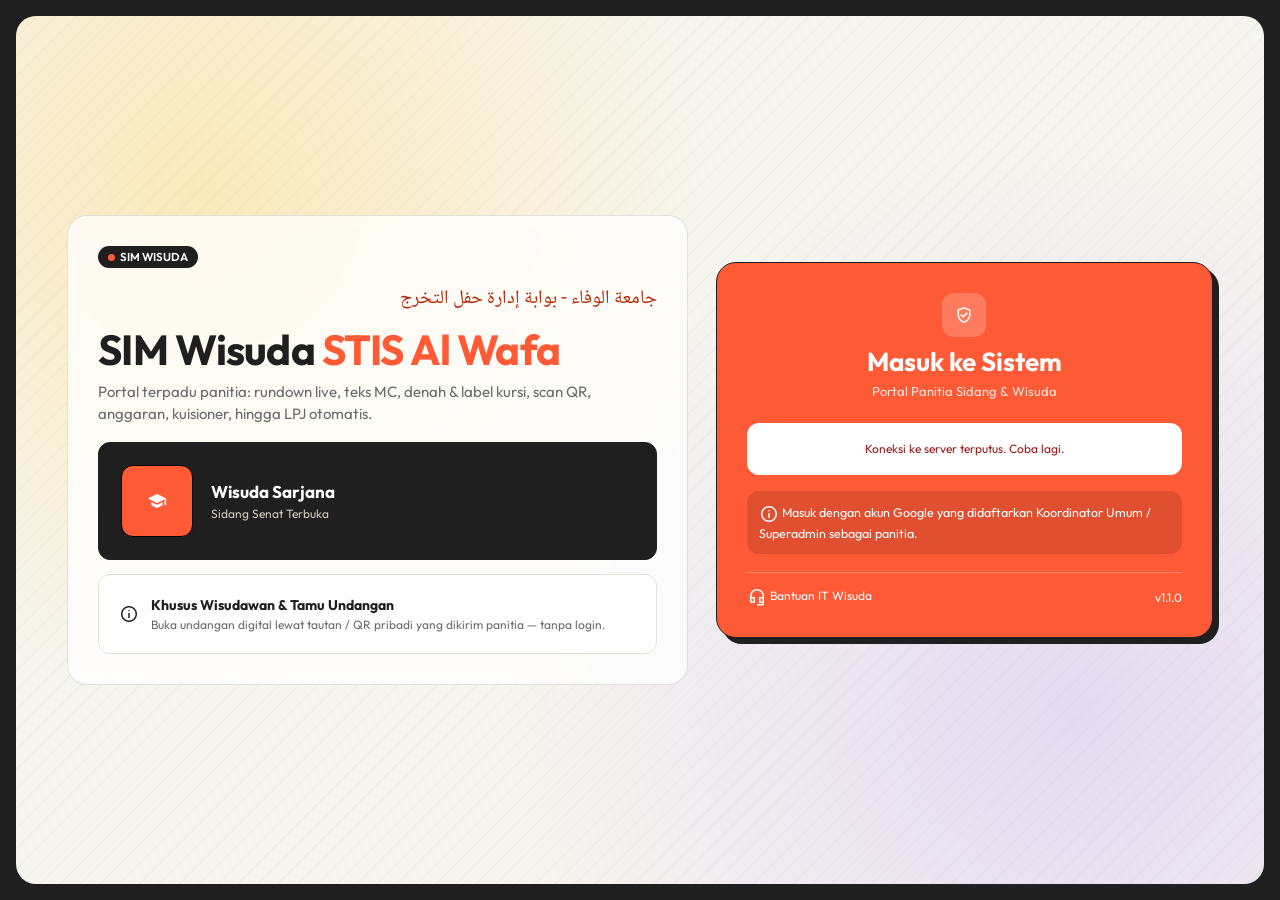
==== commit 7941ef06: "SIM Wisuda v1.1.0" ====
--- a/index.html
+++ b/index.html
@@ -16,14 +16,14 @@
   <link rel="preconnect" href="https://script.google.com">
   <link href="https://fonts.googleapis.com/css2?family=Outfit:wght@300;400;500;600;700&family=Noto+Naskh+Arabic:wght@400;600&display=swap" rel="stylesheet">
   <link href="https://fonts.googleapis.com/css2?family=Material+Symbols+Outlined:opsz,wght,FILL,GRAD@20..48,300..600,0..1,0&display=block" rel="stylesheet">
-  <link rel="stylesheet" href="./css/app.css?v=1.0.0">
+  <link rel="stylesheet" href="./css/app.css?v=1.1.0">
 </head>
 <body>
   <div id="app"><div style="min-height:100vh;display:grid;place-items:center;color:#FFD35C;font-family:Outfit,sans-serif">Memuat SIM Wisuda…</div></div>
   <noscript>Aktifkan JavaScript untuk memakai SIM Wisuda.</noscript>
-  <script src="./js/config.js?v=1.0.0"></script>
-  <script src="./js/core.js?v=1.0.0"></script>
-  <script src="./js/ui.js?v=1.0.0"></script>
-  <script src="./js/app.js?v=1.0.0"></script>
+  <script src="./js/config.js?v=1.1.0"></script>
+  <script src="./js/core.js?v=1.1.0"></script>
+  <script src="./js/ui.js?v=1.1.0"></script>
+  <script src="./js/app.js?v=1.1.0"></script>
 </body>
 </html>
--- a/css/app.css
+++ b/css/app.css
@@ -156,6 +156,16 @@
 .tabs button.on { background: var(--ink); color: #fff; }
 .tabs button .n { background: var(--cream-2); color: var(--ink); border-radius: 99px; padding: 0 6px; font-size: 11px; }
 
+/* v1.1 — submenu/kategori ≥3 pilihan tampil sebagai dropdown (ui.js dropdownkan) */
+.dd-src { display: none !important; }
+.tbl tr.pending { opacity: .55; pointer-events: none; transition: opacity .2s; }
+.dd { position: relative; display: inline-flex; align-items: center; max-width: 100%; min-width: 230px; vertical-align: middle; }
+.dd.mb { margin-bottom: 16px; } .dd.mt { margin-top: 16px; } .dd.full { display: flex; width: 100%; }
+.dd > .ms { position: absolute; left: 14px; font-size: 19px; pointer-events: none; color: var(--ink); }
+.dd::after { content: 'expand_more'; font-family: 'Material Symbols Outlined'; position: absolute; right: 12px; font-size: 22px; line-height: 1; pointer-events: none; color: var(--ink); }
+.dd .ddsel { -webkit-appearance: none; appearance: none; width: 100%; height: 40px; border: 1.5px solid var(--ink); border-radius: 999px; background: #fff; color: var(--ink); padding: 0 40px 0 42px; font: inherit; font-size: 14px; font-weight: 600; cursor: pointer; text-overflow: ellipsis; }
+.dd .ddsel:focus { outline: 2px solid var(--coral); outline-offset: 2px; }
+
 /* ------------------------------------------------------------------ FORMS */
 .field { display: flex; flex-direction: column; gap: 6px; min-width: 0; }
 .field > span, .lbl2 { font-size: 13px; font-weight: 500; }
@@ -404,6 +414,15 @@
   .g-2-1, .g-1-2 { grid-template-columns: minmax(0, 1fr); }
 }
 @media (max-width: 767px) {
+  .dd { display: flex; width: 100%; min-width: 0; }
+  .g-hp1 { grid-template-columns: minmax(0, 1fr) !important; }
+  .paper { font-size: 13.5px; overflow-x: auto; }
+  .tbl td.c1 { min-width: 170px; }
+  :not(td) > .pill { white-space: normal; max-width: 100%; }
+  .modes { width: 100%; padding: 3px 3px 3px 12px; gap: 2px; font-size: 0; }
+  .modes::before { content: 'MODE'; font-size: 10.5px; letter-spacing: .08em; margin-right: auto; }
+  .modes button { font-size: 12.5px; padding: 6px 10px; white-space: nowrap; }
+  .paper table { font-size: 11.5px; }
   body { background: var(--canvas); font-size: 14.5px; }
   .shell { padding: 0; display: block; }
   .side { display: none; }
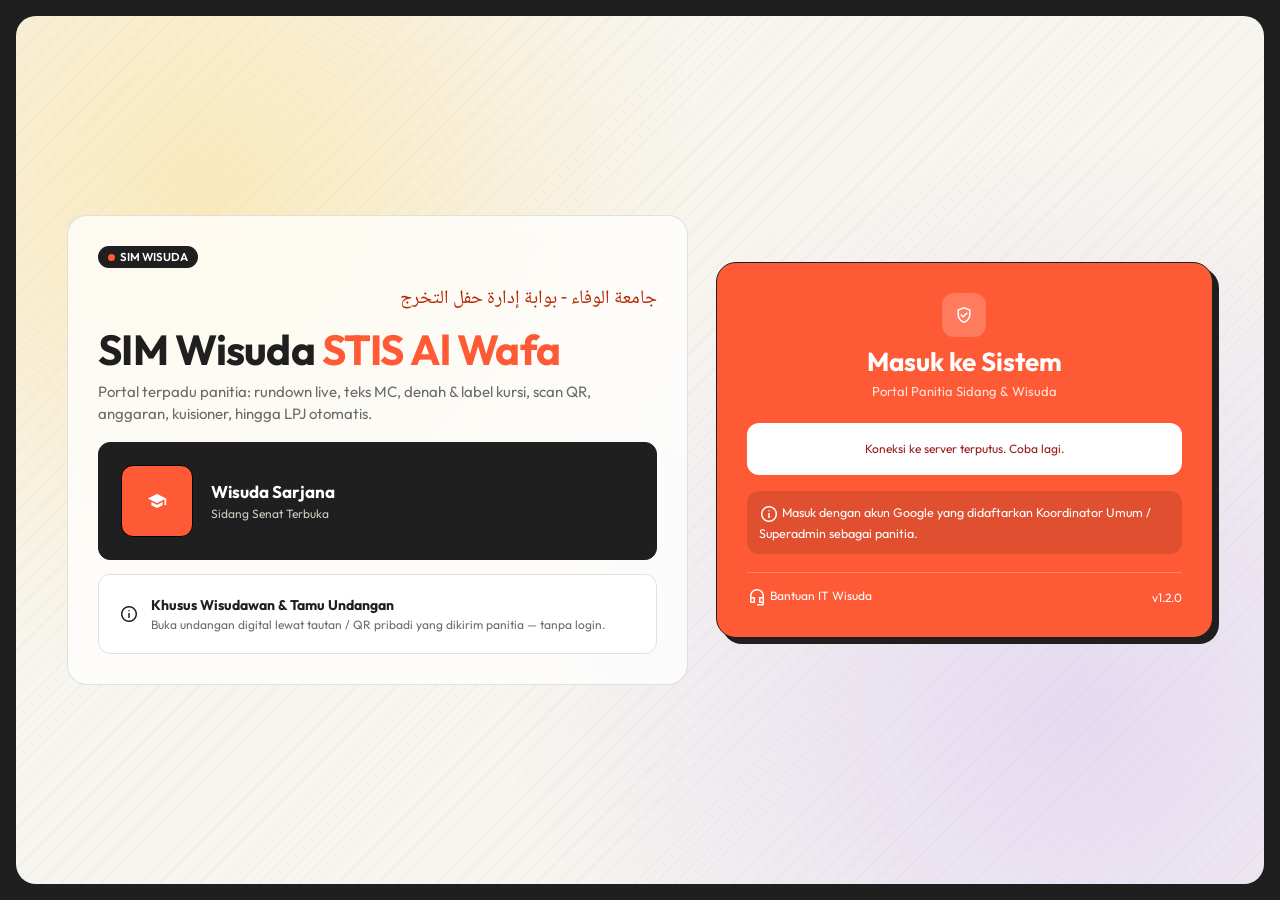
==== commit 1a40b399: "SIM Wisuda v1.2.0" ====
--- a/index.html
+++ b/index.html
@@ -16,14 +16,14 @@
   <link rel="preconnect" href="https://script.google.com">
   <link href="https://fonts.googleapis.com/css2?family=Outfit:wght@300;400;500;600;700&family=Noto+Naskh+Arabic:wght@400;600&display=swap" rel="stylesheet">
   <link href="https://fonts.googleapis.com/css2?family=Material+Symbols+Outlined:opsz,wght,FILL,GRAD@20..48,300..600,0..1,0&display=block" rel="stylesheet">
-  <link rel="stylesheet" href="./css/app.css?v=1.1.0">
+  <link rel="stylesheet" href="./css/app.css?v=1.2.0">
 </head>
 <body>
   <div id="app"><div style="min-height:100vh;display:grid;place-items:center;color:#FFD35C;font-family:Outfit,sans-serif">Memuat SIM Wisuda…</div></div>
   <noscript>Aktifkan JavaScript untuk memakai SIM Wisuda.</noscript>
-  <script src="./js/config.js?v=1.1.0"></script>
-  <script src="./js/core.js?v=1.1.0"></script>
-  <script src="./js/ui.js?v=1.1.0"></script>
-  <script src="./js/app.js?v=1.1.0"></script>
+  <script src="./js/config.js?v=1.2.0"></script>
+  <script src="./js/core.js?v=1.2.0"></script>
+  <script src="./js/ui.js?v=1.2.0"></script>
+  <script src="./js/app.js?v=1.2.0"></script>
 </body>
 </html>
--- a/css/app.css
+++ b/css/app.css
@@ -203,6 +203,35 @@
 .tbl tr:hover .act .btn { opacity: 1; }
 .tbl.compact td { padding: 7px 10px; }
 .tbl th.r, .tbl td.r { text-align: right; }
+.tbl th.c, .tbl td.c { text-align: center; }
+.baca-saja [data-buat], .baca-saja [data-sync], .baca-saja [data-save], .baca-saja [data-cekwa], .baca-saja [data-imp], .baca-saja [data-int], .baca-saja [data-proses], .baca-saja [data-retry], .baca-saja [data-next], .baca-saja [data-stop] { display: none !important; }
+/* v1.2 — Hak Akses Divisi */
+.akses-tbl input.cb { width: 20px; height: 20px; accent-color: var(--coral); cursor: pointer; }
+.akses-tbl input.cb:disabled { cursor: default; opacity: .55; }
+.ak { display: inline-grid; place-items: center; width: 24px; height: 24px; border-radius: 7px; font-weight: 700; vertical-align: middle; }
+.ak .ms { font-size: 15px; }
+.ak-crud { background: var(--ok-bg); color: var(--ok); } .ak-baca { background: var(--info-bg); color: var(--info); } .ak-tidak { color: var(--ink-3); }
+.akses-ring th.c .ms { font-size: 18px; }
+/* v1.2 — papan distribusi rekrutmen */
+.papan { display: grid; grid-template-columns: repeat(auto-fill, minmax(250px, 1fr)); gap: 12px; align-items: start; }
+.papan .kol { border: 1.5px solid var(--ink); border-radius: 16px; background: #fff; display: flex; flex-direction: column; min-height: 120px; }
+.papan .kol.lebih { border-color: var(--bad); box-shadow: inset 0 0 0 1px var(--bad); }
+.papan .kol.pas { border-color: var(--ok); }
+.papan .kol-h { padding: 10px 12px; border-bottom: 1px solid var(--line); display: flex; gap: 8px; align-items: center; justify-content: space-between; }
+.papan .kol-h b { font-size: 13.5px; line-height: 1.3; }
+.papan .kol-b { padding: 8px; display: flex; flex-direction: column; gap: 6px; min-height: 60px; flex: 1; }
+.papan .kartu { border: 1px solid var(--line); border-radius: 12px; padding: 8px 10px; background: var(--canvas); display: grid; grid-template-columns: minmax(0, 1fr) auto; gap: 2px 8px; align-items: center; cursor: grab; }
+.papan .kartu.kunci { cursor: default; background: #F1EFE8; }
+.papan .kartu.dipilih { outline: 2px solid var(--coral); outline-offset: 1px; background: #FFF4EF; }
+.papan .kartu.pindah { border-color: var(--coral); border-style: dashed; }
+.papan .kartu b { font-size: 13px; overflow: hidden; text-overflow: ellipsis; white-space: nowrap; }
+.papan .kartu .tiny { grid-column: 1 / -1; }
+.papan .kartu select { grid-column: 1 / -1; width: 100%; font-size: 12px; height: 30px; padding: 0 6px; border-radius: 8px; border: 1px solid var(--line); background: #fff; margin-top: 4px; }
+.papan .sortable-ghost { opacity: .4; }
+.kuota-bar { height: 6px; border-radius: 99px; background: #ECE8DF; overflow: hidden; margin-top: 4px; }
+.kuota-bar i { display: block; height: 100%; background: var(--ok); }
+.kuota-bar i.lebih { background: var(--bad); } .kuota-bar i.kurang { background: var(--yellow); }
+.simpan-bar { position: sticky; bottom: 12px; z-index: 5; margin-top: 12px; border: 1.5px solid var(--ink); background: var(--yellow); border-radius: 16px; padding: 10px 14px; display: flex; gap: 10px; align-items: center; flex-wrap: wrap; box-shadow: 3px 3px 0 var(--ink); }
 .person { display: flex; align-items: center; gap: 10px; min-width: 0; }
 .person b { display: block; font-weight: 600; white-space: nowrap; overflow: hidden; text-overflow: ellipsis; }
 .person small { color: var(--ink-2); font-size: 12px; }
@@ -416,6 +445,14 @@
 @media (max-width: 767px) {
   .dd { display: flex; width: 100%; min-width: 0; }
   .g-hp1 { grid-template-columns: minmax(0, 1fr) !important; }
+  .papan { grid-template-columns: minmax(0, 1fr); }
+  .rekap-tbl td.c1 { min-width: 118px; } .rekap-tbl input.inp { width: 58px !important; padding: 0 8px; }
+  .akses-tbl td.c1 { min-width: 0; }
+  .akses-tbl th:nth-child(4), .akses-tbl td:nth-child(4) { display: none; }
+  .akses-tbl th.c, .akses-tbl td.c { width: 56px !important; padding-left: 4px; padding-right: 4px; }
+  .akses-tbl th.c .check { flex-direction: column; gap: 2px; font-size: 11px; }
+  .akses-tbl td.c1 .ms { display: none; }
+  .simpan-bar { bottom: 84px; }
   .paper { font-size: 13.5px; overflow-x: auto; }
   .tbl td.c1 { min-width: 170px; }
   :not(td) > .pill { white-space: normal; max-width: 100%; }
